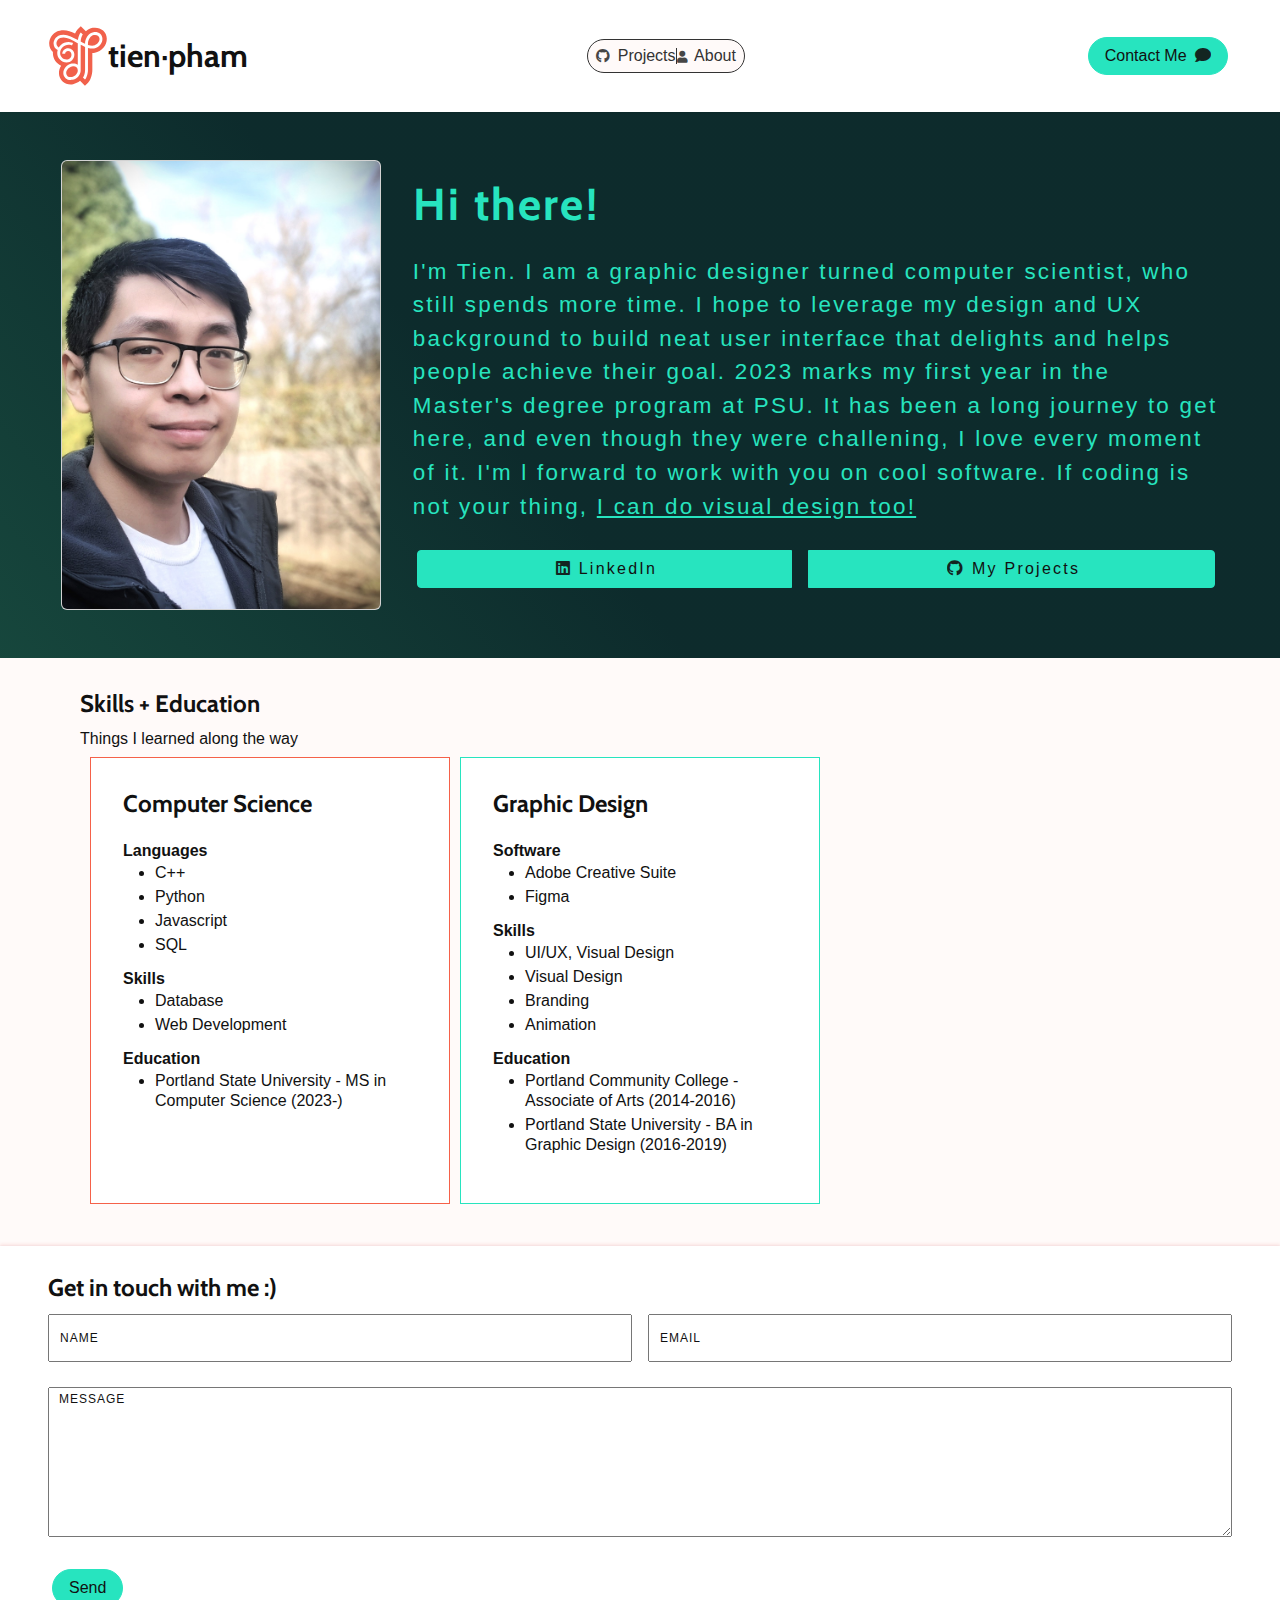
==== index.html @ 0da94c46 "Fixed accessibility issue" ====
<!DOCTYPE html>
<html lang="en">
  <head>
    <meta charset="UTF-8" />
    <meta http-equiv="X-UA-Compatible" content="IE=edge" />
    <meta name="viewport" content="width=device-width, initial-scale=1.0" />
    <title>Document</title>
    <link
      rel="stylesheet"
      href="https://fonts.googleapis.com/css?family=Cabin"
    />
    <link
      href="https://use.fontawesome.com/releases/v5.0.1/css/all.css"
      rel="stylesheet"
    />
    <link
      rel="stylesheet"
      href="https://cdn.jsdelivr.net/npm/bootstrap@5.0.2/dist/css/bootstrap.min.css"
    />
    <link rel="stylesheet" href="css/reset.css" />
    <link rel="stylesheet" href="css/style.css" />
    <script type="text/javascript" src="js/app.js"></script>
  </head>
  <body>
    <header id="header" class="expanded">
      <div id="header-container">
        <a href="index.html" class="logo-link">
          <div class="logo-container">
            <img class="main-logo" src="images/logo.svg" alt="Main logo" />
            <h1 class="logo-header">tien&middot;pham</h1>
          </div>
        </a>
        <nav>
          <ul class="nav-list">
            <li class="list-item">
              <a href="projects.html" class="nav-link">
                <i class="icon icon-left fab fa-github fa-sm"></i>
                Projects</a
              >
            </li>
            <li class="list-item">
              <a href="index.html" class="nav-link">
                <i class="icon icon-left fas fa-user fa-xs"></i>
                About</a
              >
            </li>
          </ul>
        </nav>
        <a class="btn btn-primary m-1" href="#footer">
          Contact Me
          <i class="icon icon-right fas fa-comment"></i>
        </a>
      </div>
    </header>
    <main>
      <div class="hero">
        <img
          class="profile-pic card"
          src="images/profile-pic.jpeg"
          alt="Tien Pham profile picture"
        />
        <div class="profile-text">
          <h1 class="banner-header">Hi there!</h1>
          <p class="banner-text">
            I'm Tien. I am a graphic designer turned computer scientist, who
            still spends more time. I hope to leverage my design and UX
            background to build neat user interface that delights and helps
            people achieve their goal. 2023 marks my first year in the Master's
            degree program at PSU. It has been a long journey to get here, and
            even though they were challening, I love every moment of it. I'm l
            forward to work with you on cool software. If coding is not your
            thing,
            <a class="dark-link" href="www.tiendpham.com"
              >I can do visual design too!</a
            >
          </p>
          <div class="btn-group">
            <a
              class="btn btn-secondary m-1 btn-square"
              href="https://www.linkedin.com/in/tien-pham-940469a8/"
            >
              <i class="icon icon-right fab fa-linkedin"></i>
              LinkedIn
            </a>
            <a class="btn btn-secondary m-1 btn-square" href="./projects.html">
              <i class="icon icon-right fab fa-github"></i>
              My Projects
            </a>
          </div>
        </div>
      </div>
      <section class="content-block">
        <h2>Skills + Education</h2>
        <p>Things I learned along the way</p>
        <section class="grid-container grid-areas-container" id="project-grid">
          <div class="skills-container" id="cs-skills">
            <h2>Computer Science</h2>
            <b>Languages</b>
            <ul>
              <li>C++</li>
              <li>Python</li>
              <li>Javascript</li>
              <li>SQL</li>
            </ul>
            <b>Skills</b>
            <ul>
              <li>Database</li>
              <li>Web Development</li>
            </ul>
            <b>Education</b>
            <ul>
              <li>
                Portland State University - MS in Computer Science (2023-)
              </li>
            </ul>
          </div>
          <div class="skills-container" id="design-skills">
            <h2>Graphic Design</h2>
            <b>Software</b>
            <ul>
              <li>Adobe Creative Suite</li>
              <li>Figma</li>
            </ul>
            <b>Skills</b>
            <ul>
              <li>UI/UX, Visual Design</li>
              <li>Visual Design</li>
              <li>Branding</li>
              <li>Animation</li>
            </ul>
            <b>Education</b>
            <ul>
              <li>
                Portland Community College - Associate of Arts (2014-2016)
              </li>

              <li>
                Portland State University - BA in Graphic Design (2016-2019)
              </li>
            </ul>
          </div>
        </section>
      </section>
    </main>
    <footer id="footer">
      <section id="contact">
        <div class="form-container">
          <h2 class="form-header">Get in touch with me :)</h2>
          <form name="contact-form">
            <div class="form-element name-field">
              <label class="form-label" for="first_name">Name</label>
              <input
                type="text"
                name="first_name"
                placeholder="NAME"
                required
              />
            </div>

            <div class="form-element email-field">
              <label class="form-label" for="email">Email</label>
              <input type="email" name="email" placeholder="EMAIL" required />
            </div>

            <div class="form-element message-field">
              <label class="form-label" for="message">Message</label>
              <textarea
                name="message"
                placeholder="MESSAGE"
                required
              ></textarea>
            </div>
            <div class="form-element">
              <button name="send" type="submit" class="btn btn-primary m-1">
                Send
              </button>
            </div>
          </form>
        </div>
      </section>
    </footer>
  </body>
</html>
---- css/style.css ----
@import url("header.css");
@import url("footer.css");
@import url("navbar.css");
@import url("contact-form.css");

* {
  box-sizing: border-box;
}

a:hover {
  color: var(--brand-primary);
}

:root {
  --white: #ffffff;
  --gray1: #333333;
  --gray2: #555555;
  --gray3: #cccccc;
  --gray4: #aaaaaa;

  --black: #080808;
  --teal: #006060;
  --lightteal: #008080;
  --purple: #800080;
  --navy: #000080;
  --cyan: #17a2b8;
  --violetred: #c71585;
  --red: #ff0000;
  --orange: #ffa500;
  --green: #006400;

  --brand-primary: #f56149;
  --brand-secondary: #27e4bf;

  --background: #f5f6f7;
  --background-secondary: #d0d0d0;
  --background-brand: #fffaf9;
  --background-form: #f9f4f4;

  --text-primary: #111;
  --text-secondary: #333;
  --text-disabled: #3d3d3d;

  --pill-background: #c3f9ee;

  --button-primary: #a83624;
}

body {
  font-family: "Open Sans", "Helvetica Neue", sans-serif;
  color: var(--text-primary);
  background-color: var(--background-brand);
  margin: 0;
  display: flex;
  flex-direction: column;
  min-height: 100vh;
  justify-content: space-between;
}

.content-block {
  margin: 0 5em;
  align-items: center;
}

h1 {
  font-family: "Cabin", "Helvetica", sans-serif;
  font-size: 2em;
  font-weight: bold;
}

h2 {
  font-family: "Cabin", "Helvetica", sans-serif;
  font-size: 1.5em;
  font-weight: bold;
}

.logo-container {
  display: flex;
  align-items: center;
}
.main-logo {
  display: inline-block;
  width: 60px;
  height: 80px;
  object-fit: cover;
}
.logo-header {
  display: inline-block;
  color: var(--grey4);
}

.logo-link {
  text-decoration: none;
  color: inherit;
}

.hero {
  display: flex;
  flex-direction: row;
  gap: 2em;
  padding: 3em;
  background-image: linear-gradient(50deg, rgba(11,68,54,0.9417892156862745) 0%, rgba(0,32,33,0.9501925770308123) 44%),
    url("https://tiendpham.com/images/photography/whiteriver.jpg");
  align-self: center;
  background-repeat: no-repeat;
  background-size: cover;
  background-attachment: fixed;
  align-items: center;
  justify-content: center;
}

.profile-pic {
  height: 50vh;
  width: 100%;
  flex-basis: 25vw;
  object-fit: cover;
}

.profile-text {
  display: flex;
  flex-direction: column;
  flex: 2;
  gap: 1em;
  max-width: 36em;
  font-size: 1.4rem;
  line-height: 1.5em;
  letter-spacing: 0.10em;
  color: var(--brand-secondary);
}

.dark-link {
  color: var(--brand-secondary);
}

.btn-group {
  display: flex;
  flex-direction: row;
  gap: 8px;
}

.btn {
  padding-left: 1em;
  padding-right: 1em;
  color: var(--text-primary);
  background-color: var(--brand-secondary);
  border-radius: 50px;
  border: solid var(--brand-secondary) 1px;
}

.btn-square {
  border-radius: 4px;
}

.btn:hover {
  color: var(--text-secondary);
  background-color: var(--brand-secondary);
  border: solid var(--brand-secondary) 1px;
}

.btn:focus {
  background-color: var(--brand-secondary);
  border: solid var(--brand-secondary) 1px;
}

.btn:active {
  box-shadow: 0 0 0 0.25rem var(--button-primary);
}

.icon {
  opacity: 0.9;
}
.icon-right {
  margin-left: 0.25em;
}

.icon-left {
  margin-right: 0.25em;
}

.content-block {
  margin-top: 2em;
  margin-bottom: 2em;
}

.content-block > h2 {
  margin-bottom: .5em;
}

.grid-container {
  display: grid;
  gap: 10px;
  padding: 10px;
}

.project-thumbnail {
  object-fit: contain;
  height: 300px;
  border-bottom: solid 1px var(--gray2);
}

.project-card {
  padding: 0;
}

.project-card-text {
  padding: 0 1em;
}

.project-card-text > * {
  margin: 1em 0;
  line-height: 1.5em;
}

.project-header {
  font-size: 1.5em;
  font-weight: 600;
  color: var(--text-secondary);
}

.project-caption {
  font-weight: bold;
  font-size: 1em;
}

.project-link-btn {
  display: block;
}

.pill {
  display: inline-block;
  margin: 4px 4px 4px 0px;
  padding: 2px 6px;
  border-radius: 8px;
  line-height: 2;
  font-size: .75em;
  font-weight: 700;
  background: var(--pill-background);
  color: var(--text-primary);
}


@media (max-width: 768px) {
  .content-block {
    margin: 0 1em;
  }

  .hero {
    flex-direction: column;
  }
}

@media (max-width: 768px) {
  .content-block {
    margin: 0 1em;
  }

  .hero {
    padding: 1em;
  }
}

@media (min-width: 768px) and (max-width: 1023px) {
  .grid-container {
    grid-template-columns: 1fr 1fr;
  }
  
  .profile-pic {
    flex: 1 2;
  }
}

@media (min-width: 1024px) {
  .grid-container {
    grid-template-columns: repeat(3, 1fr);
  }
}


.skills-container {
  padding: 2em;
  background: var(--white);
  border: solid 1px;
}

.skills-container > * {
  margin-bottom: 1em;
}

.skills-container b {
  display: block;
  margin-bottom: .25em;
}

.skills-container li {
  line-height: 1.25em;
  margin-bottom: .25em;
}
#cs-skills {
  border-color: var(--brand-primary);
}

#design-skills {
  border-color: var(--brand-secondary);
}
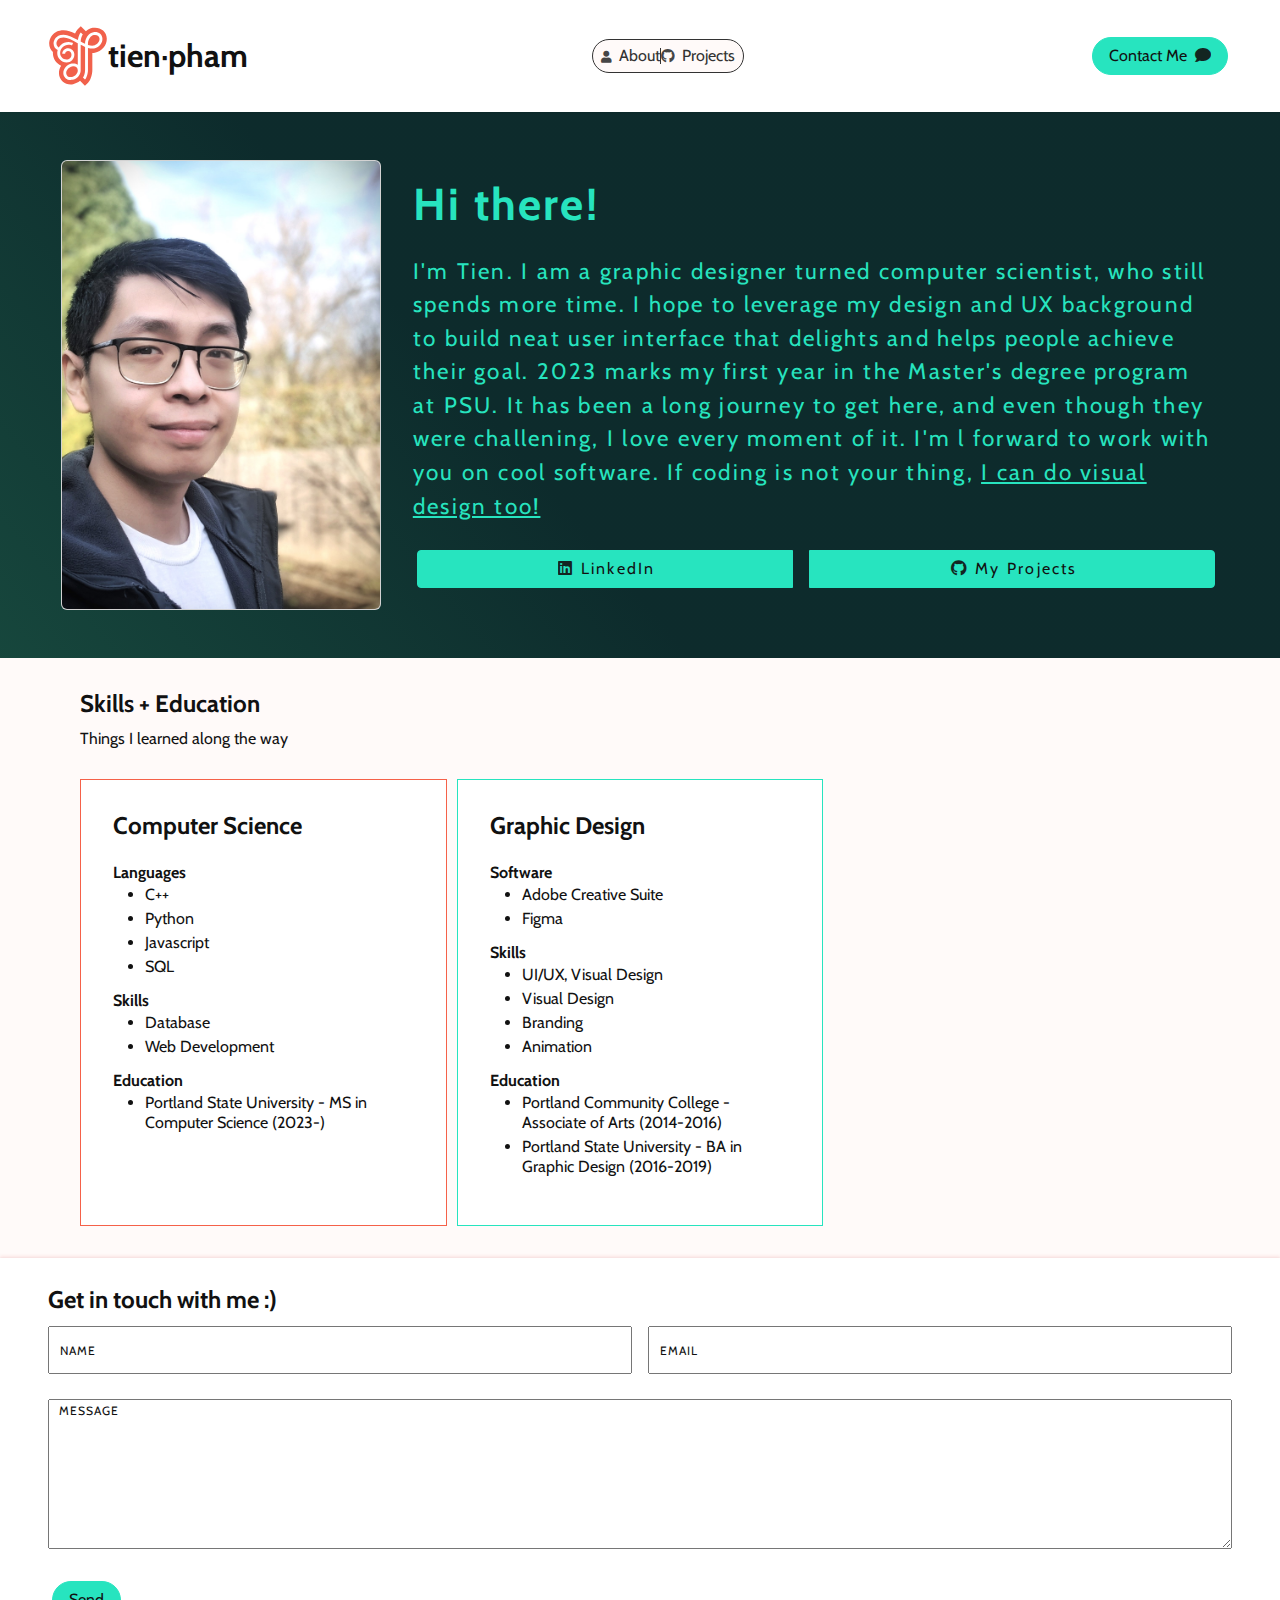
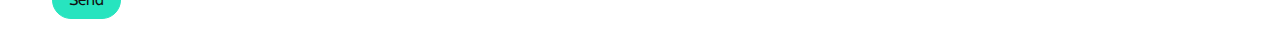
==== commit ee524a62: "Fixed accessibility and code formatting + minor bug fix" ====
--- a/index.html
+++ b/index.html
@@ -4,7 +4,8 @@
     <meta charset="UTF-8" />
     <meta http-equiv="X-UA-Compatible" content="IE=edge" />
     <meta name="viewport" content="width=device-width, initial-scale=1.0" />
-    <title>Document</title>
+    <title>Tien Pham's CS Portfolio</title>
+    <link rel="icon" type="image/x-icon" href="images/logo.svg">
     <link
       rel="stylesheet"
       href="https://fonts.googleapis.com/css?family=Cabin"
@@ -19,34 +20,34 @@
     />
     <link rel="stylesheet" href="css/reset.css" />
     <link rel="stylesheet" href="css/style.css" />
-    <script type="text/javascript" src="js/app.js"></script>
+    <script src="js/app.js"></script>
   </head>
   <body>
     <header id="header" class="expanded">
       <div id="header-container">
         <a href="index.html" class="logo-link">
           <div class="logo-container">
-            <img class="main-logo" src="images/logo.svg" alt="Main logo" />
+            <img class="main-logo" src="images/logo.svg" alt="TDP logo" />
             <h1 class="logo-header">tien&middot;pham</h1>
           </div>
         </a>
         <nav>
           <ul class="nav-list">
             <li class="list-item">
+              <a href="index.html" class="nav-link">
+                <i class="icon icon-left fas fa-user fa-xs"></i>
+                About</a
+              >
+            </li>
+            <li class="list-item">
               <a href="projects.html" class="nav-link">
                 <i class="icon icon-left fab fa-github fa-sm"></i>
                 Projects</a
               >
             </li>
-            <li class="list-item">
-              <a href="index.html" class="nav-link">
-                <i class="icon icon-left fas fa-user fa-xs"></i>
-                About</a
-              >
-            </li>
           </ul>
         </nav>
-        <a class="btn btn-primary m-1" href="#footer">
+        <a class="btn btn-primary m-1" href="#footer" id="contact-button">
           Contact Me
           <i class="icon icon-right fas fa-comment"></i>
         </a>
@@ -144,13 +145,14 @@
     </main>
     <footer id="footer">
       <section id="contact">
+        <h2 class="form-header">Get in touch with me :)</h2>
         <div class="form-container">
-          <h2 class="form-header">Get in touch with me :)</h2>
           <form name="contact-form">
             <div class="form-element name-field">
               <label class="form-label" for="first_name">Name</label>
               <input
                 type="text"
+                id="first_name"
                 name="first_name"
                 placeholder="NAME"
                 required
@@ -159,13 +161,20 @@
 
             <div class="form-element email-field">
               <label class="form-label" for="email">Email</label>
-              <input type="email" name="email" placeholder="EMAIL" required />
+              <input
+                type="email"
+                id="email"
+                name="email"
+                placeholder="EMAIL"
+                required
+              />
             </div>
 
             <div class="form-element message-field">
               <label class="form-label" for="message">Message</label>
               <textarea
                 name="message"
+                id="message"
                 placeholder="MESSAGE"
                 required
               ></textarea>
--- a/css/style.css
+++ b/css/style.css
@@ -47,7 +47,7 @@
 }
 
 body {
-  font-family: "Open Sans", "Helvetica Neue", sans-serif;
+  font-family: "Cabin", "Helvetica Neue", sans-serif;
   color: var(--text-primary);
   background-color: var(--background-brand);
   margin: 0;
@@ -58,7 +58,7 @@
 }
 
 .content-block {
-  margin: 0 5em;
+  margin: 2em 5em;
   align-items: center;
 }
 
@@ -177,11 +177,6 @@
   margin-right: 0.25em;
 }
 
-.content-block {
-  margin-top: 2em;
-  margin-bottom: 2em;
-}
-
 .content-block > h2 {
   margin-bottom: .5em;
 }
@@ -189,7 +184,7 @@
 .grid-container {
   display: grid;
   gap: 10px;
-  padding: 10px;
+  margin: 2em 0;
 }
 
 .project-thumbnail {
@@ -241,21 +236,11 @@
 
 @media (max-width: 768px) {
   .content-block {
-    margin: 0 1em;
+    margin: 2em 2em;
   }
 
   .hero {
     flex-direction: column;
-  }
-}
-
-@media (max-width: 768px) {
-  .content-block {
-    margin: 0 1em;
-  }
-
-  .hero {
-    padding: 1em;
   }
 }
 
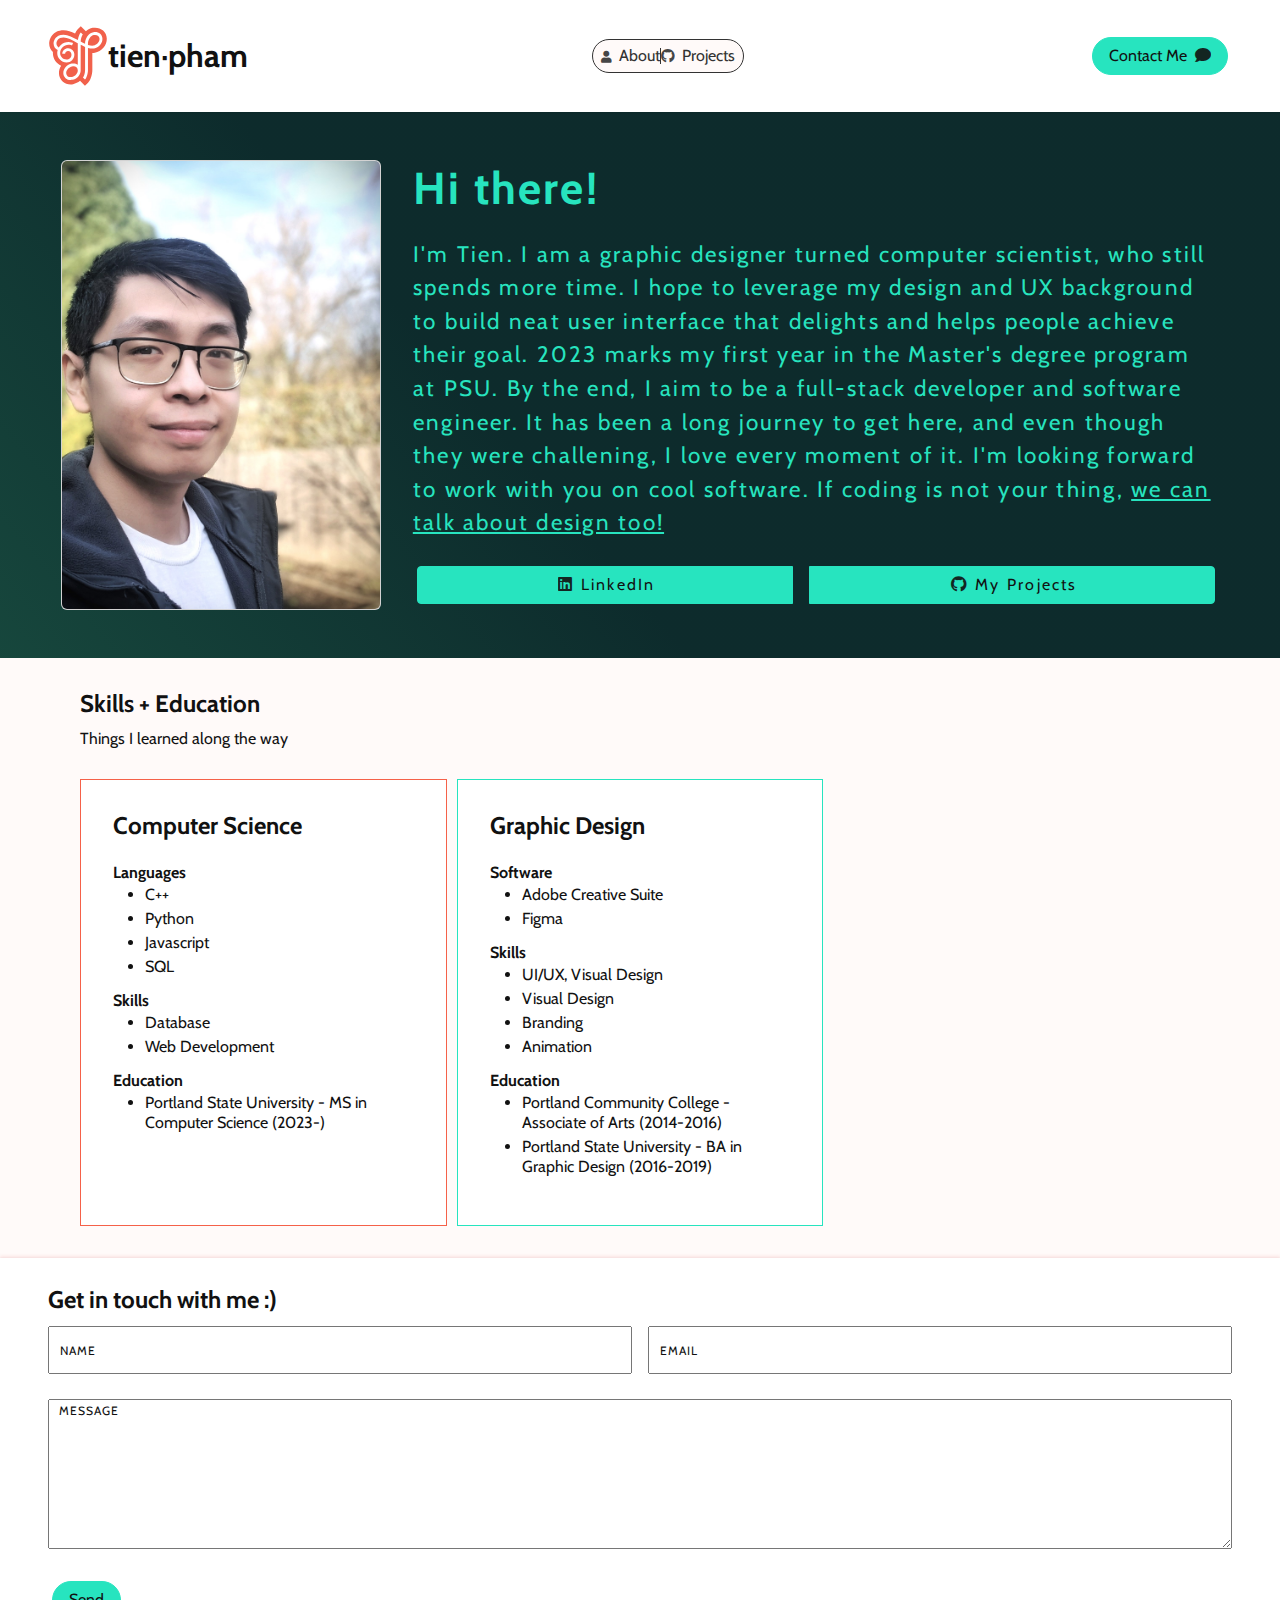
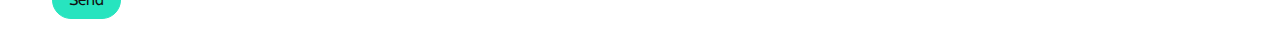
==== commit ef995a06: "Changes to about section and project description" ====
--- a/index.html
+++ b/index.html
@@ -5,7 +5,7 @@
     <meta http-equiv="X-UA-Compatible" content="IE=edge" />
     <meta name="viewport" content="width=device-width, initial-scale=1.0" />
     <title>Tien Pham's CS Portfolio</title>
-    <link rel="icon" type="image/x-icon" href="images/logo.svg">
+    <link rel="icon" type="image/x-icon" href="images/logo.svg" />
     <link
       rel="stylesheet"
       href="https://fonts.googleapis.com/css?family=Cabin"
@@ -67,12 +67,13 @@
             still spends more time. I hope to leverage my design and UX
             background to build neat user interface that delights and helps
             people achieve their goal. 2023 marks my first year in the Master's
-            degree program at PSU. It has been a long journey to get here, and
-            even though they were challening, I love every moment of it. I'm l
-            forward to work with you on cool software. If coding is not your
-            thing,
+            degree program at PSU. By the end, I aim to be a full-stack
+            developer and software engineer. It has been a long journey to get
+            here, and even though they were challening, I love every moment of
+            it. I'm looking forward to work with you on cool software. If coding is
+            not your thing,
             <a class="dark-link" href="www.tiendpham.com"
-              >I can do visual design too!</a
+              >we can talk about design too!</a
             >
           </p>
           <div class="btn-group">
--- a/css/style.css
+++ b/css/style.css
@@ -78,12 +78,14 @@
   display: flex;
   align-items: center;
 }
+
 .main-logo {
   display: inline-block;
   width: 60px;
   height: 80px;
   object-fit: cover;
 }
+
 .logo-header {
   display: inline-block;
   color: var(--grey4);
@@ -99,7 +101,11 @@
   flex-direction: row;
   gap: 2em;
   padding: 3em;
-  background-image: linear-gradient(50deg, rgba(11,68,54,0.9417892156862745) 0%, rgba(0,32,33,0.9501925770308123) 44%),
+  background-image: linear-gradient(
+      50deg,
+      rgba(11, 68, 54, 0.9417892156862745) 0%,
+      rgba(0, 32, 33, 0.9501925770308123) 44%
+    ),
     url("https://tiendpham.com/images/photography/whiteriver.jpg");
   align-self: center;
   background-repeat: no-repeat;
@@ -124,7 +130,7 @@
   max-width: 36em;
   font-size: 1.4rem;
   line-height: 1.5em;
-  letter-spacing: 0.10em;
+  letter-spacing: 0.1em;
   color: var(--brand-secondary);
 }
 
@@ -178,7 +184,7 @@
 }
 
 .content-block > h2 {
-  margin-bottom: .5em;
+  margin-bottom: 0.5em;
 }
 
 .grid-container {
@@ -227,13 +233,12 @@
   padding: 2px 6px;
   border-radius: 8px;
   line-height: 2;
-  font-size: .75em;
+  font-size: 0.75em;
   font-weight: 700;
   background: var(--pill-background);
   color: var(--text-primary);
 }
 
-
 @media (max-width: 768px) {
   .content-block {
     margin: 2em 2em;
@@ -248,7 +253,7 @@
   .grid-container {
     grid-template-columns: 1fr 1fr;
   }
-  
+
   .profile-pic {
     flex: 1 2;
   }
@@ -259,7 +264,6 @@
     grid-template-columns: repeat(3, 1fr);
   }
 }
-
 
 .skills-container {
   padding: 2em;
@@ -273,12 +277,12 @@
 
 .skills-container b {
   display: block;
-  margin-bottom: .25em;
+  margin-bottom: 0.25em;
 }
 
 .skills-container li {
   line-height: 1.25em;
-  margin-bottom: .25em;
+  margin-bottom: 0.25em;
 }
 #cs-skills {
   border-color: var(--brand-primary);
@@ -286,4 +290,4 @@
 
 #design-skills {
   border-color: var(--brand-secondary);
-}+}
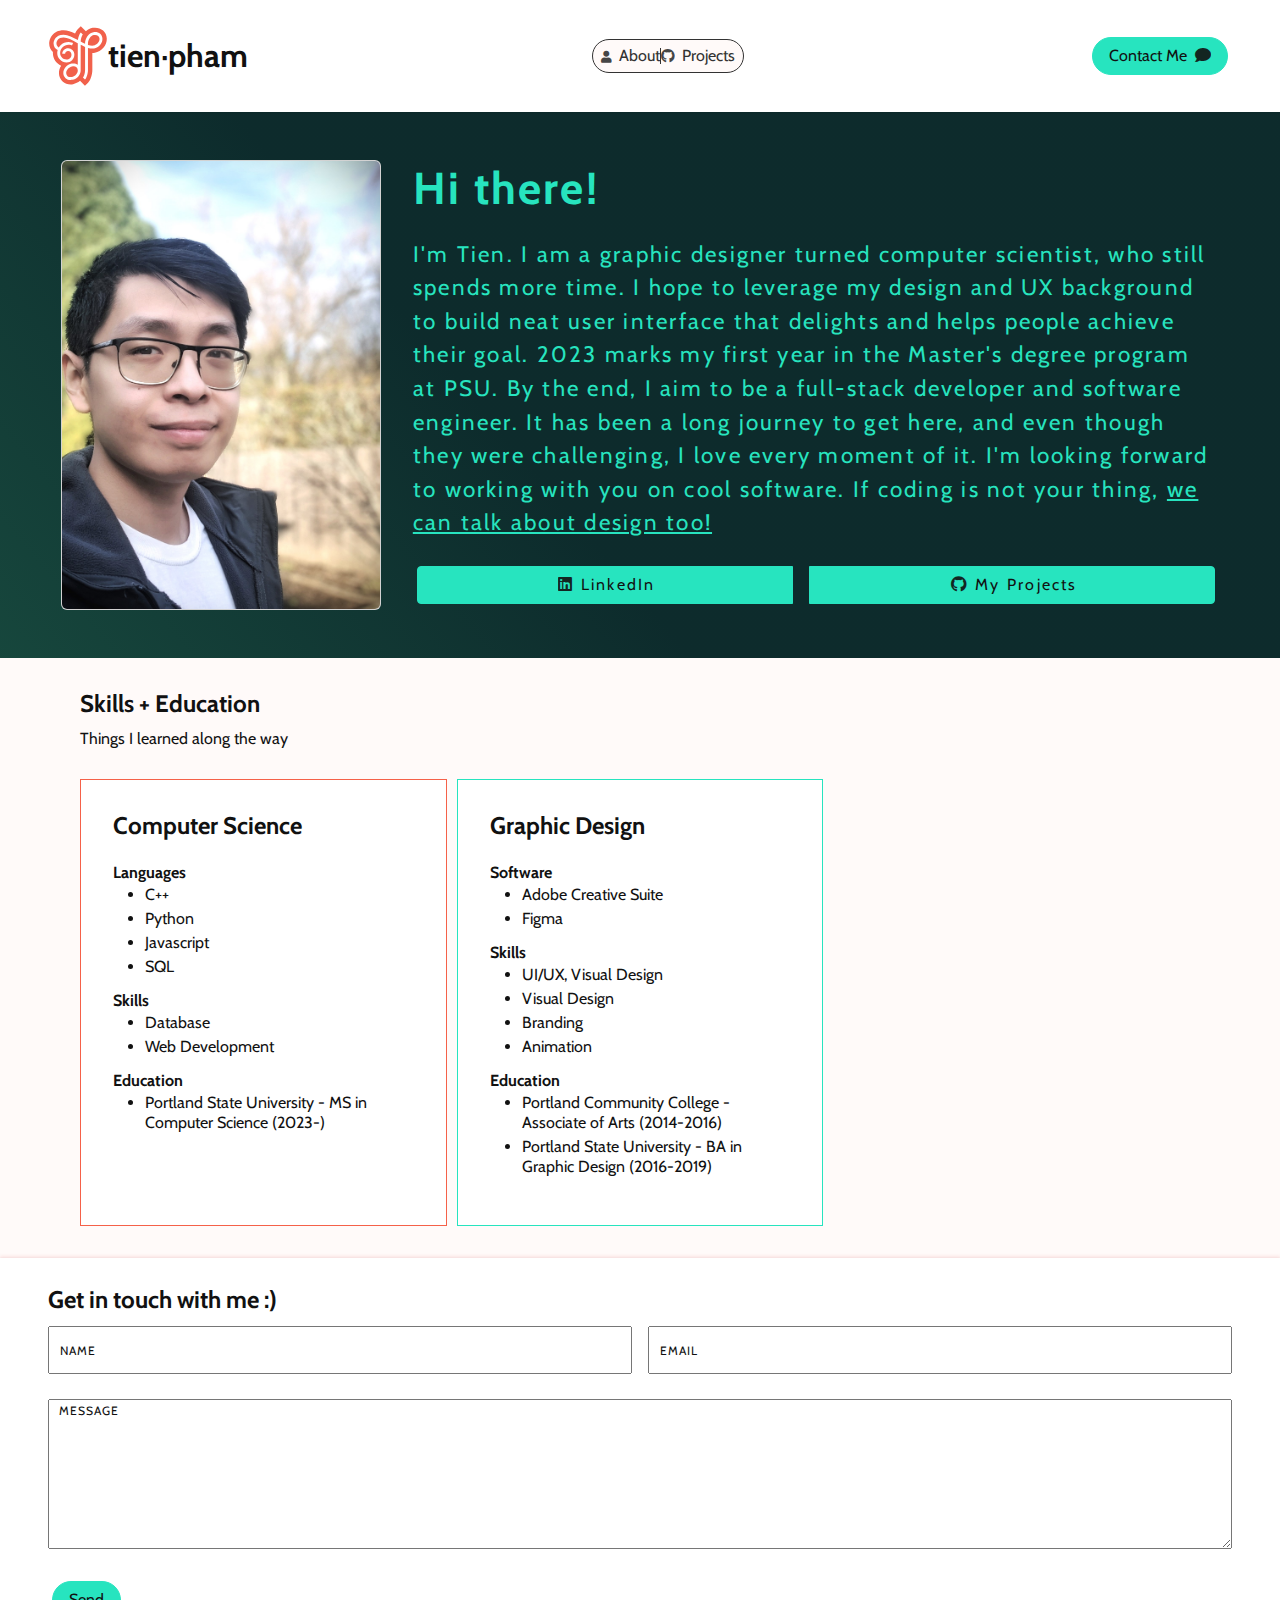
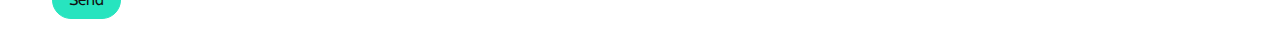
==== commit b1a84091: "Update index.html" ====
--- a/index.html
+++ b/index.html
@@ -69,8 +69,8 @@
             people achieve their goal. 2023 marks my first year in the Master's
             degree program at PSU. By the end, I aim to be a full-stack
             developer and software engineer. It has been a long journey to get
-            here, and even though they were challening, I love every moment of
-            it. I'm looking forward to work with you on cool software. If coding is
+            here, and even though they were challenging, I love every moment of
+            it. I'm looking forward to working with you on cool software. If coding is
             not your thing,
             <a class="dark-link" href="www.tiendpham.com"
               >we can talk about design too!</a
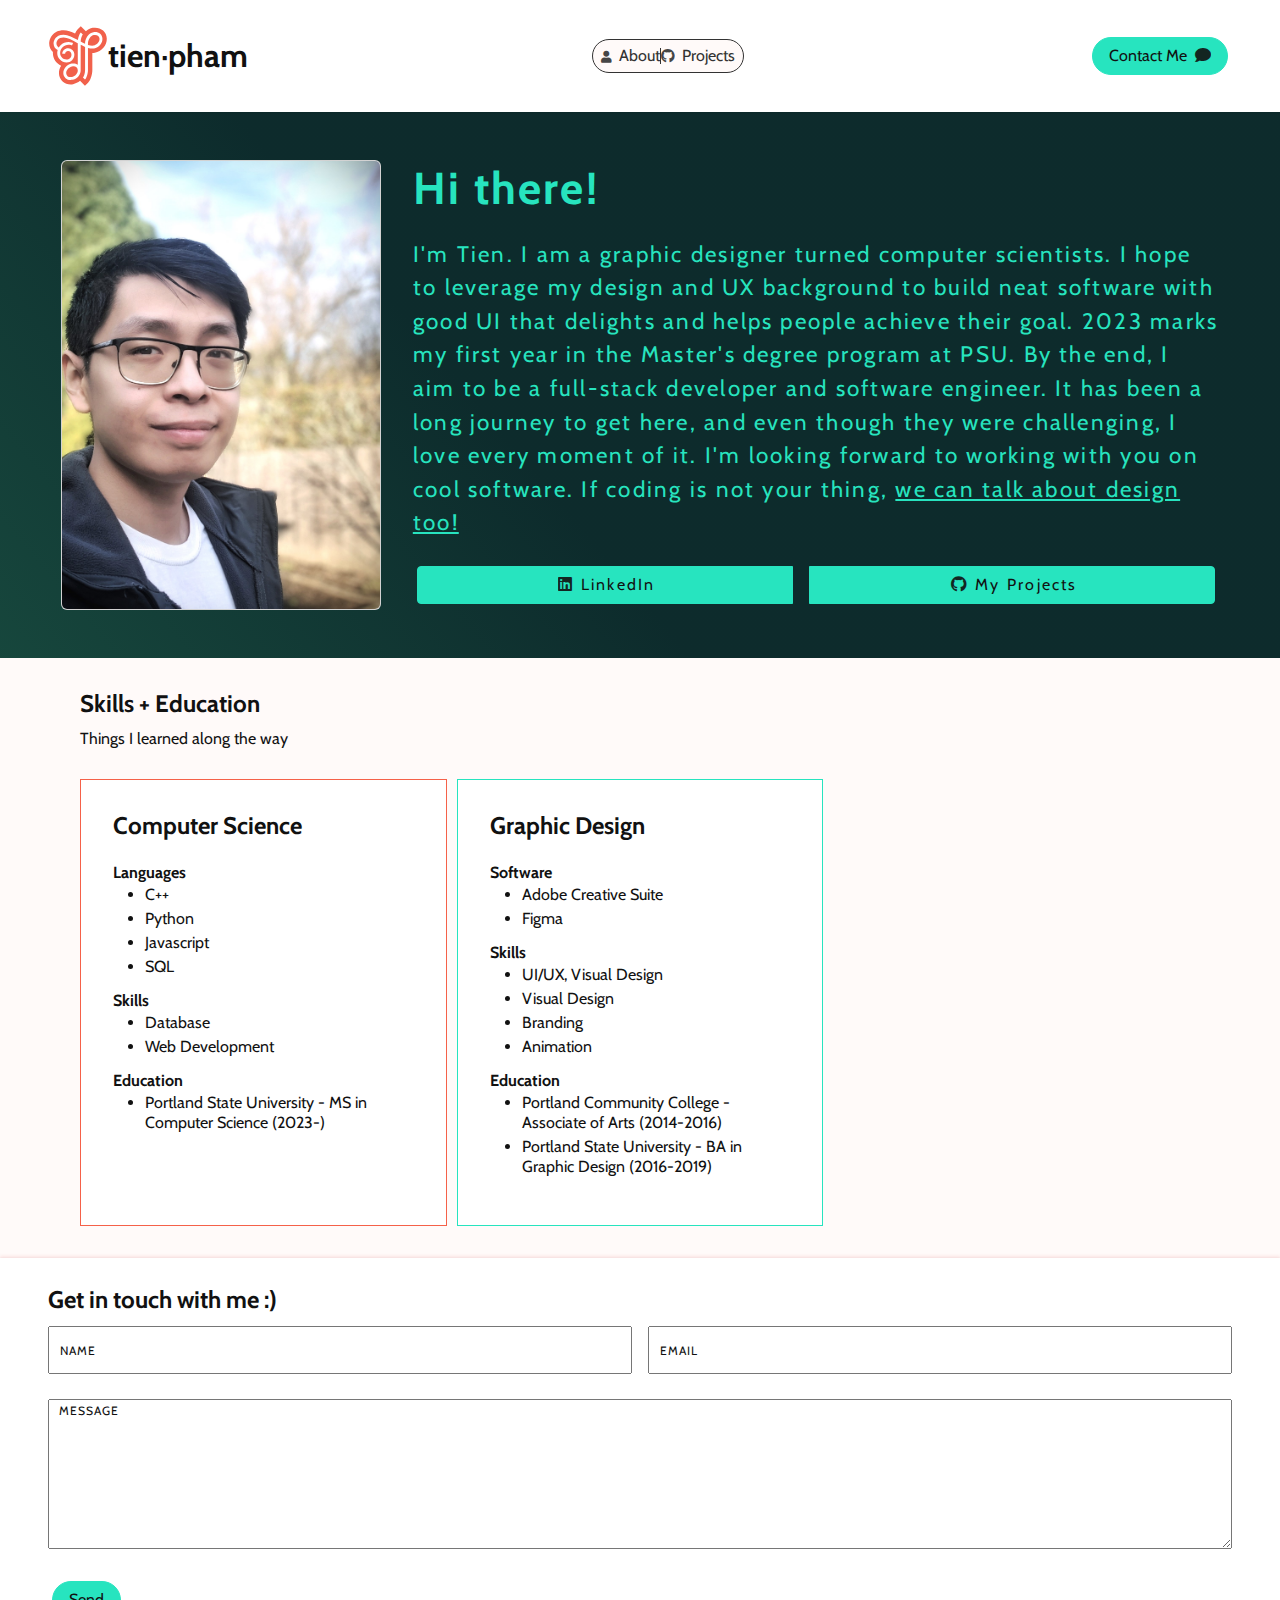
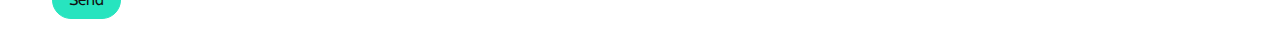
==== commit a715daf3: "Update index.html" ====
--- a/index.html
+++ b/index.html
@@ -63,16 +63,15 @@
         <div class="profile-text">
           <h1 class="banner-header">Hi there!</h1>
           <p class="banner-text">
-            I'm Tien. I am a graphic designer turned computer scientist, who
-            still spends more time. I hope to leverage my design and UX
-            background to build neat user interface that delights and helps
+            I'm Tien. I am a graphic designer turned computer scientists. I hope to leverage my design and UX
+            background to build neat software with good UI that delights and helps
             people achieve their goal. 2023 marks my first year in the Master's
             degree program at PSU. By the end, I aim to be a full-stack
             developer and software engineer. It has been a long journey to get
             here, and even though they were challenging, I love every moment of
             it. I'm looking forward to working with you on cool software. If coding is
             not your thing,
-            <a class="dark-link" href="www.tiendpham.com"
+            <a class="dark-link" href="https://tiendpham.com"
               >we can talk about design too!</a
             >
           </p>
--- a/css/style.css
+++ b/css/style.css
@@ -43,7 +43,8 @@
 
   --pill-background: #c3f9ee;
 
-  --button-primary: #a83624;
+  --button-primary: #f56149;
+  --button-hover: #0cd2aa;
 }
 
 body {
@@ -151,6 +152,7 @@
   background-color: var(--brand-secondary);
   border-radius: 50px;
   border: solid var(--brand-secondary) 1px;
+  transition: background-color 0.1s ease-in;
 }
 
 .btn-square {
@@ -158,8 +160,8 @@
 }
 
 .btn:hover {
-  color: var(--text-secondary);
-  background-color: var(--brand-secondary);
+  color: var(--brand-secondary);
+  background-color: var(--text-primary);
   border: solid var(--brand-secondary) 1px;
 }
 
@@ -208,7 +210,7 @@
 }
 
 .project-card-text > * {
-  margin: 1em 0;
+  margin-top: 1em;
   line-height: 1.5em;
 }
 
@@ -223,9 +225,6 @@
   font-size: 1em;
 }
 
-.project-link-btn {
-  display: block;
-}
 
 .pill {
   display: inline-block;
@@ -239,6 +238,20 @@
   color: var(--text-primary);
 }
 
+.card-btn-container {
+  flex: 1;
+  display: flex;
+  margin: 1em;
+  flex-direction: column;
+  justify-content: end;
+  
+}
+
+.project-link-btn {
+  display: block;
+  position: relative;
+  bottom: 0;
+}
 @media (max-width: 768px) {
   .content-block {
     margin: 2em 2em;
